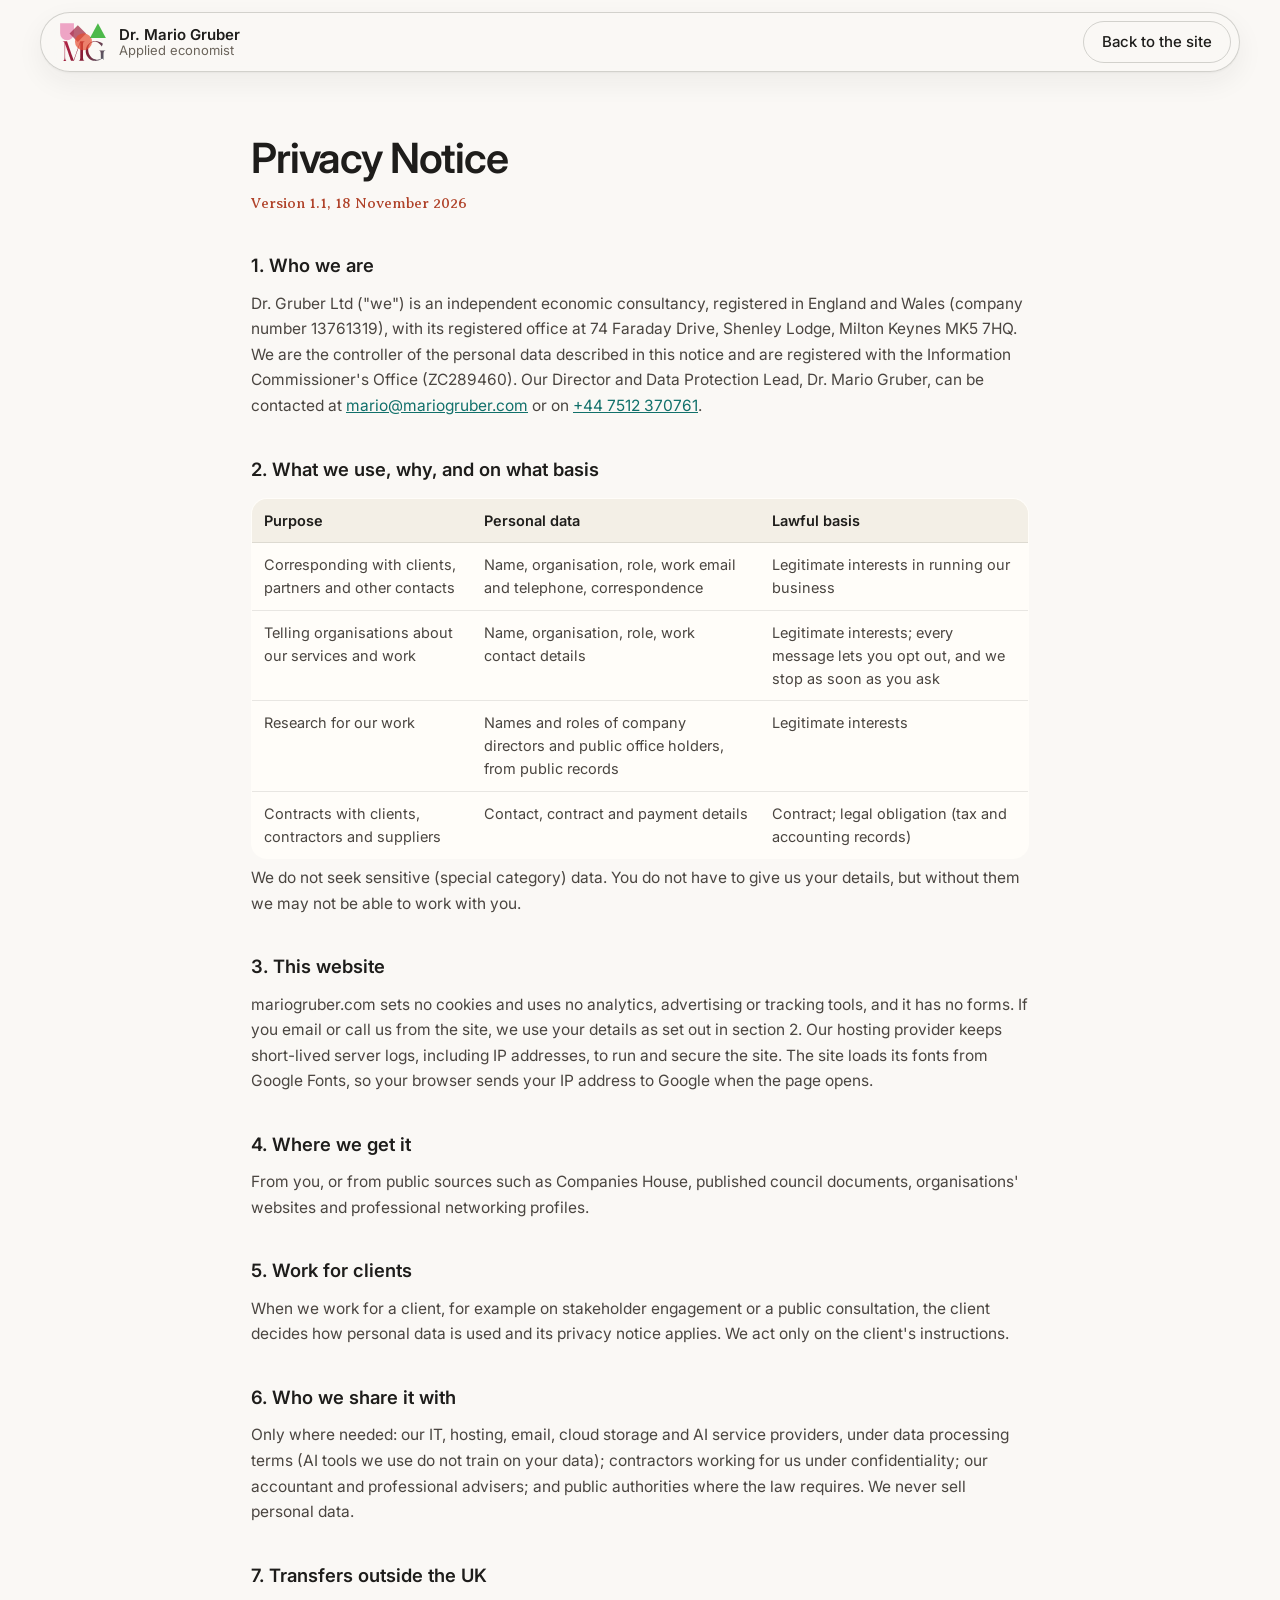
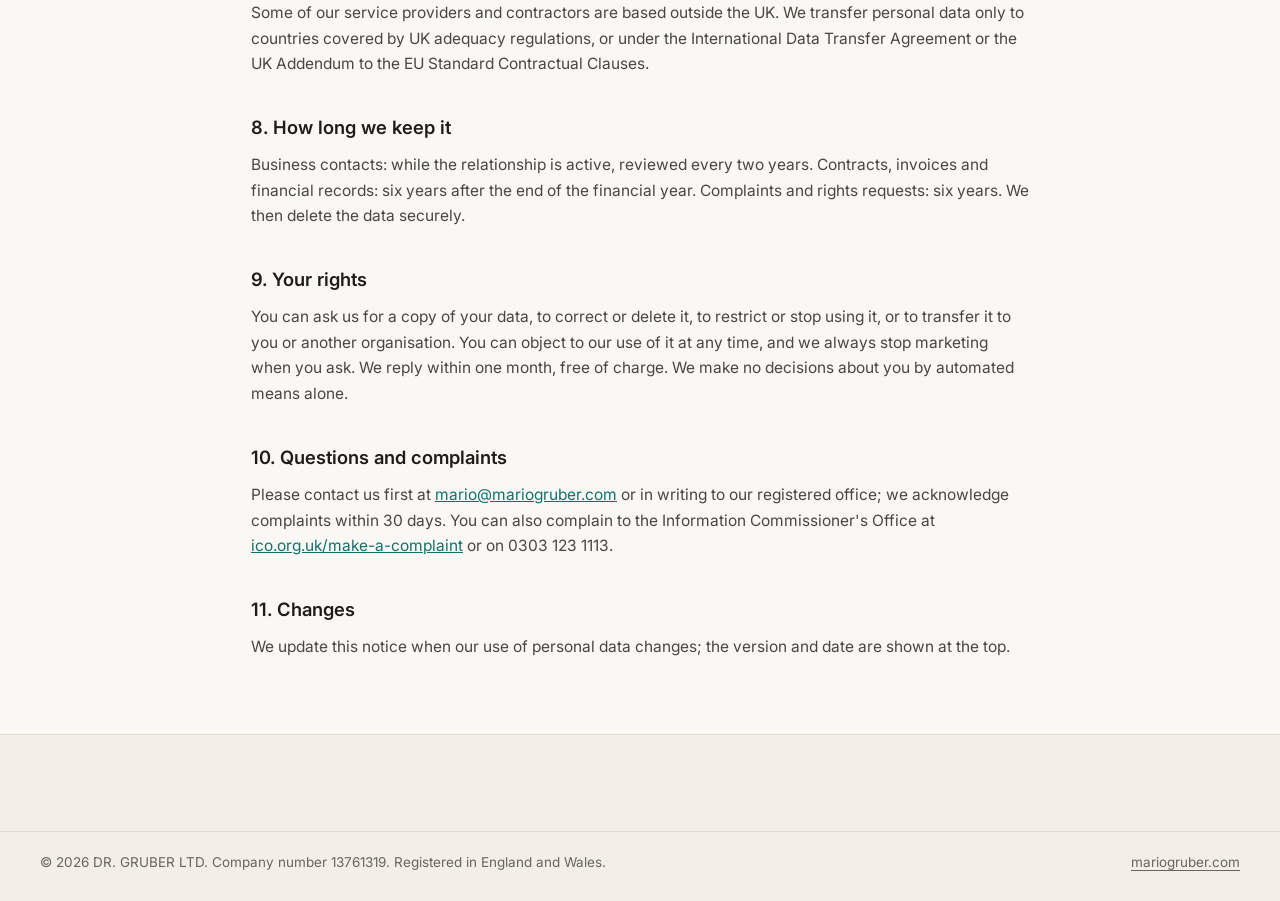
==== privacy.html @ 5a2593ff "Add files via upload" ====
<!DOCTYPE html>
<html lang="en-GB">
<head>
<meta charset="utf-8">
<meta name="viewport" content="width=device-width, initial-scale=1, viewport-fit=cover">
<title>Privacy Notice | Dr. Gruber Ltd</title>
<meta name="description" content="How Dr. Gruber Ltd uses personal data, including on mariogruber.com.">
<link rel="canonical" href="https://mariogruber.com/privacy">
<meta name="robots" content="index, follow">
<meta name="theme-color" content="#FAF8F5">
<link rel="icon" href="assets/favicon.svg" type="image/svg+xml">
<link rel="icon" href="assets/favicon-32.png" sizes="32x32" type="image/png">
<link rel="apple-touch-icon" href="assets/apple-touch-icon.png">
<link rel="preconnect" href="https://fonts.googleapis.com">
<link rel="preconnect" href="https://fonts.gstatic.com" crossorigin>
<link rel="stylesheet" href="https://fonts.googleapis.com/css2?family=Averia+Serif+Libre&family=Inter:wght@400;500;600&family=JetBrains+Mono:wght@400;500&display=swap">
<link rel="stylesheet" href="styles.css">
</head>
<body>
<header class="nav is-stuck">
  <div class="shell nav__in">
    <a class="brand" href="./" aria-label="Dr. Mario Gruber, home">
      <img class="brand__mark" src="assets/logo-mg.svg" alt="MG logo" width="60" height="50">
      <span class="brand__txt"><strong>Dr. Mario Gruber</strong><em>Applied economist</em></span>
    </a>
    <div class="nav__cta"><a class="btn btn--ghost" href="./">Back to the site</a></div>
  </div>
</header>
<main id="main">
<section class="sec">
  <div class="shell legal">
    <h1>Privacy Notice</h1>
    <p class="ver">Version 1.1, 18 November 2026</p>

    <h2>1. Who we are</h2>
    <p>Dr. Gruber Ltd ("we") is an independent economic consultancy, registered in England and Wales (company number 13761319), with its registered office at 74 Faraday Drive, Shenley Lodge, Milton Keynes MK5 7HQ. We are the controller of the personal data described in this notice and are registered with the Information Commissioner's Office (ZC289460). Our Director and Data Protection Lead, Dr. Mario Gruber, can be contacted at <a href="mailto:mario@mariogruber.com">mario@mariogruber.com</a> or on <a href="tel:+447512370761">+44 7512 370761</a>.</p>

    <h2>2. What we use, why, and on what basis</h2>
    <table>
      <thead><tr><th>Purpose</th><th>Personal data</th><th>Lawful basis</th></tr></thead>
      <tbody>
        <tr><td>Corresponding with clients, partners and other contacts</td><td>Name, organisation, role, work email and telephone, correspondence</td><td>Legitimate interests in running our business</td></tr>
        <tr><td>Telling organisations about our services and work</td><td>Name, organisation, role, work contact details</td><td>Legitimate interests; every message lets you opt out, and we stop as soon as you ask</td></tr>
        <tr><td>Research for our work</td><td>Names and roles of company directors and public office holders, from public records</td><td>Legitimate interests</td></tr>
        <tr><td>Contracts with clients, contractors and suppliers</td><td>Contact, contract and payment details</td><td>Contract; legal obligation (tax and accounting records)</td></tr>
      </tbody>
    </table>
    <p>We do not seek sensitive (special category) data. You do not have to give us your details, but without them we may not be able to work with you.</p>

    <h2>3. This website</h2>
    <p>mariogruber.com sets no cookies and uses no analytics, advertising or tracking tools, and it has no forms. If you email or call us from the site, we use your details as set out in section 2. Our hosting provider keeps short-lived server logs, including IP addresses, to run and secure the site. The site loads its fonts from Google Fonts, so your browser sends your IP address to Google when the page opens.</p>

    <h2>4. Where we get it</h2>
    <p>From you, or from public sources such as Companies House, published council documents, organisations' websites and professional networking profiles.</p>

    <h2>5. Work for clients</h2>
    <p>When we work for a client, for example on stakeholder engagement or a public consultation, the client decides how personal data is used and its privacy notice applies. We act only on the client's instructions.</p>

    <h2>6. Who we share it with</h2>
    <p>Only where needed: our IT, hosting, email, cloud storage and AI service providers, under data processing terms (AI tools we use do not train on your data); contractors working for us under confidentiality; our accountant and professional advisers; and public authorities where the law requires. We never sell personal data.</p>

    <h2>7. Transfers outside the UK</h2>
    <p>Some of our service providers and contractors are based outside the UK. We transfer personal data only to countries covered by UK adequacy regulations, or under the International Data Transfer Agreement or the UK Addendum to the EU Standard Contractual Clauses.</p>

    <h2>8. How long we keep it</h2>
    <p>Business contacts: while the relationship is active, reviewed every two years. Contracts, invoices and financial records: six years after the end of the financial year. Complaints and rights requests: six years. We then delete the data securely.</p>

    <h2>9. Your rights</h2>
    <p>You can ask us for a copy of your data, to correct or delete it, to restrict or stop using it, or to transfer it to you or another organisation. You can object to our use of it at any time, and we always stop marketing when you ask. We reply within one month, free of charge. We make no decisions about you by automated means alone.</p>

    <h2>10. Questions and complaints</h2>
    <p>Please contact us first at <a href="mailto:mario@mariogruber.com">mario@mariogruber.com</a> or in writing to our registered office; we acknowledge complaints within 30 days. You can also complain to the Information Commissioner's Office at <a href="https://ico.org.uk/make-a-complaint" rel="noopener">ico.org.uk/make-a-complaint</a> or on 0303 123 1113.</p>

    <h2>11. Changes</h2>
    <p>We update this notice when our use of personal data changes; the version and date are shown at the top.</p>
  </div>
</section>
</main>
<footer class="foot">
  <div class="shell foot__base"><p>&copy; 2026 DR. GRUBER LTD. Company number 13761319. Registered in England and Wales.</p><p><a class="u" href="./">mariogruber.com</a></p></div>
</footer>
</body>
</html>
---- styles.css ----
/* mariogruber.com - warm editorial design (v3, 20 Nov 2026)
   Warm off-white strips, Inter for text, Averia Serif Libre for section labels,
   multi-colour geometric accents with multiply overlaps. CSP-safe: no inline styles. */

:root {
  --bg: #FAF8F5;
  --cream: #F3EFE6;
  --sand: #EAE3D5;
  --paper: #FFFDF9;
  --tint-sage: #E9ECDB;
  --tint-blush: #F7E6DD;
  --tint-sky: #E3EDF0;
  --tint-lilac: #EEE8F1;
  --tint-amber: #F8ECD4;

  --ink: #1E1D1B;
  --ink-2: #262421;
  --body: #4A4540;
  --muted: #6B645B;
  --line: rgba(30, 29, 27, .10);
  --line-2: rgba(30, 29, 27, .18);

  --coral: #EE6A4D;   --coral-ink: #B0432A;
  --amber: #F4B23E;   --amber-ink: #8A5A0E;
  --olive: #A3B83A;   --olive-ink: #56661A;
  --teal: #2AA79B;    --teal-ink: #11706A;
  --sky: #5AAEE0;     --sky-ink: #1F6A97;
  --violet: #A26BD1;  --violet-ink: #73409E;

  --acc: var(--coral);
  --acc-ink: var(--coral-ink);
  --acc-soft: rgba(238, 106, 77, .26);

  --r-sm: 10px;
  --r-md: 16px;
  --r-lg: 20px;
  --shadow: 0 1px 2px rgba(30, 29, 27, .04), 0 10px 28px rgba(30, 29, 27, .06);
  --ease: cubic-bezier(.2, .7, .2, 1);
  --sec-y: clamp(48px, 5vw, 68px);
  --shell: 1280px;
  --gut: clamp(20px, 4vw, 40px);

  --font: 'Inter', system-ui, -apple-system, 'Segoe UI', Roboto, Arial, sans-serif;
  --serif: 'Averia Serif Libre', Georgia, 'Times New Roman', serif;
  --mono: 'JetBrains Mono', ui-monospace, SFMono-Regular, Menlo, monospace;
}

/* ---------- base ---------- */
*, *::before, *::after { box-sizing: border-box; }
html { -webkit-text-size-adjust: 100%; scroll-padding-top: 96px; }
@media (prefers-reduced-motion: no-preference) { html { scroll-behavior: smooth; } }
body {
  margin: 0; background: var(--bg); color: var(--body);
  font-family: var(--font); font-size: 17px; line-height: 1.6;
  -webkit-font-smoothing: antialiased; text-rendering: optimizeLegibility;
}
img, svg { display: block; max-width: 100%; }
a { color: inherit; }
h1, h2, h3 { color: var(--ink); margin: 0; font-weight: 600; }
p { margin: 0; }
ul, ol { margin: 0; padding: 0; list-style: none; }
em { font-style: normal; }
strong { font-weight: 600; color: var(--ink); }
:focus-visible { outline: 2px solid var(--teal-ink); outline-offset: 3px; border-radius: 6px; }

.shell { width: 100%; max-width: calc(var(--shell) + var(--gut) * 2); margin: 0 auto; padding: 0 var(--gut); }
.skip { position: absolute; left: -9999px; top: 8px; z-index: 100; background: var(--ink); color: var(--bg); padding: 10px 16px; border-radius: 10px; }
.skip:focus { left: 16px; }
.u { text-decoration: underline; text-decoration-thickness: 1px; text-underline-offset: 3px; }
a.u[href^="tel"] { white-space: nowrap; }

.progress { position: fixed; inset: 0 0 auto 0; height: 3px; z-index: 60; pointer-events: none; }
.progress span { display: block; height: 100%; width: 0; background: var(--coral); }

/* ---------- type ---------- */
.eyebrow {
  display: inline-flex; align-items: center; gap: 10px;
  font-family: var(--serif); font-weight: 400; font-size: 1.0625rem; line-height: 1.35;
  color: var(--acc-ink); letter-spacing: 0; margin-bottom: 16px;
}
.eyebrow::before {
  content: ""; flex: none; width: 12px; height: 12px; border-radius: 4px; background: var(--acc);
}
h1 { font-size: clamp(2.2rem, 1.2rem + 3vw, 3.55rem); line-height: 1.07; letter-spacing: -.028em; }
.h2, .statement { font-size: clamp(1.7rem, 1.15rem + 1.7vw, 2.5rem); line-height: 1.12; letter-spacing: -.022em; max-width: 34ch; }
.statement { max-width: 34ch; }
#built .statement, #findings .statement { max-width: 22ch; }
.h3 { font-size: 1.25rem; letter-spacing: -.01em; margin: 40px 0 16px; }
h3 { font-size: 1.125rem; line-height: 1.35; letter-spacing: -.008em; }
.lede { font-size: 1.125rem; line-height: 1.6; max-width: 72ch; margin-top: 16px; }
.lede--gap { margin-top: 28px; }
.band__sub { font-size: 1.0625rem; max-width: 64ch; margin-top: 16px; }
.hl {
  font-weight: 600; color: var(--ink);
  background-image: linear-gradient(transparent 62%, var(--acc-soft) 62%, var(--acc-soft) 92%, transparent 92%);
  -webkit-box-decoration-break: clone; box-decoration-break: clone;
}

/* ---------- buttons ---------- */
.btn {
  display: inline-flex; align-items: center; justify-content: center; gap: 8px;
  min-height: 48px; padding: 0 22px; border-radius: 999px;
  font: 500 15.5px/1.2 var(--font); text-decoration: none; text-align: center;
  border: 1.5px solid transparent;
  transition: background-color .2s var(--ease), color .2s var(--ease), border-color .2s var(--ease), transform .2s var(--ease);
}
.btn:active { transform: scale(.98); }
.btn--solid, .btn--glow { background: var(--ink); color: var(--bg); }
.btn--solid:hover, .btn--glow:hover { background: var(--coral-ink); }
.btn--line { border-color: var(--line-2); color: var(--ink); background: transparent; }
.btn--line:hover { background: var(--paper); border-color: var(--ink); }
.btn--lg { min-height: 56px; padding: 0 28px; font-size: 16px; }

/* ---------- nav ---------- */
.nav { position: sticky; top: 0; z-index: 50; padding: 12px var(--gut) 0; }
.nav__in {
  max-width: var(--shell); padding: 8px 8px 8px 18px;
  display: flex; align-items: center; gap: 12px;
  background: rgba(250, 248, 245, .86); border: 1px solid var(--line); border-radius: 999px;
  -webkit-backdrop-filter: saturate(1.2) blur(14px); backdrop-filter: saturate(1.2) blur(14px);
  transition: box-shadow .3s var(--ease), border-color .3s var(--ease);
}
.nav.is-stuck .nav__in { box-shadow: var(--shadow); border-color: var(--line-2); }
.brand { display: flex; align-items: center; gap: 12px; text-decoration: none; margin-right: auto; min-width: 0; }
.brand__mark { height: 40px; width: auto; flex: none; }
.brand__txt { display: flex; flex-direction: column; line-height: 1.15; }
.brand__txt strong { font-size: 15px; font-weight: 600; color: var(--ink); white-space: nowrap; }
.brand__txt em { font-size: 13px; color: var(--muted); }
.nav__links { display: flex; gap: 2px; }
.nav__links a { padding: 8px 14px; border-radius: 999px; font-size: 15px; font-weight: 500; text-decoration: none; color: var(--body); transition: background-color .2s var(--ease), color .2s var(--ease); }
.nav__links a:hover { background: var(--cream); color: var(--ink); }
.nav__cta .btn { min-height: 42px; padding: 0 18px; font-size: 15px; }
.burger { display: none; width: 44px; height: 44px; border-radius: 999px; border: 1px solid var(--line-2); background: var(--paper); cursor: pointer; position: relative; }
.burger span { position: absolute; left: 13px; right: 13px; height: 2px; border-radius: 2px; background: var(--ink); transition: transform .25s var(--ease), top .25s var(--ease); }
.burger span:first-child { top: 17px; }
.burger span:last-child { top: 25px; }
.burger[aria-expanded="true"] span:first-child { top: 21px; transform: rotate(45deg); }
.burger[aria-expanded="true"] span:last-child { top: 21px; transform: rotate(-45deg); }
.mobile { max-width: var(--shell); margin: 8px auto 0; padding: 10px; background: var(--paper); border: 1px solid var(--line); border-radius: var(--r-lg); box-shadow: var(--shadow); }
.mobile a { display: block; padding: 12px 14px; border-radius: 12px; text-decoration: none; font-weight: 500; color: var(--ink); }
.mobile a:hover { background: var(--cream); }
.mobile .btn { display: flex; margin-top: 8px; color: var(--bg); }

/* ---------- shapes (geometric accents) ---------- */
.shape { position: absolute; display: block; pointer-events: none; mix-blend-mode: multiply; aspect-ratio: 1; }
.shape--circle { border-radius: 50%; background: var(--coral); }
.shape--square { border-radius: 24%; background: var(--teal); }
.shape--ring { border-radius: 50%; border: 12px solid var(--amber); }
.shape--quarter { border-radius: 100% 0 0 0; background: var(--violet); }
.shape--dots { aspect-ratio: auto; mix-blend-mode: normal; background-image: radial-gradient(circle, var(--olive-ink) 2.2px, transparent 2.8px); background-size: 16px 16px; opacity: .6; }
svg .mb { mix-blend-mode: multiply; }

/* ---------- strips (section backgrounds) ---------- */
.sec, .band, .cta { padding: var(--sec-y) 0; position: relative; }
.hero { --acc: var(--coral); --acc-ink: var(--coral-ink); --acc-soft: rgba(238, 106, 77, .26); background: var(--bg); }
#find { --acc: var(--teal); --acc-ink: var(--teal-ink); --acc-soft: rgba(42, 167, 155, .24); background: var(--bg); }
#built { --acc: var(--amber); --acc-ink: var(--amber-ink); --acc-soft: rgba(244, 178, 62, .36); background: var(--sand); }
#commission { --acc: var(--violet); --acc-ink: var(--violet-ink); --acc-soft: rgba(162, 107, 209, .22); background: var(--bg); }
#adds { --acc: var(--olive); --acc-ink: var(--olive-ink); --acc-soft: rgba(163, 184, 58, .3); background: var(--tint-sage); }
#findings { --acc: var(--coral); --acc-ink: var(--coral-ink); --acc-soft: rgba(238, 106, 77, .26); background: var(--tint-blush); }
#proof { --acc: var(--sky); --acc-ink: var(--sky-ink); --acc-soft: rgba(90, 174, 224, .26); background: var(--bg); }
#about { --acc: var(--teal); --acc-ink: var(--teal-ink); --acc-soft: rgba(42, 167, 155, .24); background: var(--cream); }
#beyond { --acc: var(--sky); --acc-ink: var(--sky-ink); --acc-soft: rgba(90, 174, 224, .28); background: var(--tint-sky); }
#how { --acc: var(--amber); --acc-ink: var(--amber-ink); --acc-soft: rgba(244, 178, 62, .36); background: var(--bg); }
#faq { --acc: var(--violet); --acc-ink: var(--violet-ink); --acc-soft: rgba(162, 107, 209, .22); background: var(--tint-lilac); }
#contact { --acc: var(--coral); --acc-ink: var(--coral-ink); --acc-soft: rgba(238, 106, 77, .26); background: var(--sand); }
#how .eyebrow::before, #findings .eyebrow::before, #about .eyebrow::before { border-radius: 50%; }
#adds .eyebrow::before, #proof .eyebrow::before { border-radius: 2px 12px 2px 12px; }

/* ---------- hero ---------- */
.hero { padding: clamp(28px, 4vw, 56px) 0 clamp(40px, 5vw, 64px); }
.hero__in { display: grid; grid-template-columns: minmax(0, 1.14fr) minmax(0, .86fr); gap: clamp(32px, 4.5vw, 64px); align-items: center; }
.hero h1 { max-width: 22ch; }
.hero .grad {
  background-image: linear-gradient(transparent 64%, var(--acc-soft) 64%, var(--acc-soft) 94%, transparent 94%);
  -webkit-box-decoration-break: clone; box-decoration-break: clone;
}
.hero__sub { font-size: 1.0625rem; line-height: 1.62; margin-top: 22px; max-width: 62ch; }
.hero__sub--short { margin-top: 12px; }
.hero__btns { display: flex; flex-wrap: wrap; gap: 12px; margin-top: 28px; }
.hero__visual { position: relative; aspect-ratio: 1; width: 100%; max-width: 520px; justify-self: end; }
.hv__frame { position: absolute; inset: 7% 5% 6% 9%; border-radius: var(--r-lg); overflow: hidden; background: var(--sand); }
.hv__frame img { width: 100%; height: 100%; object-fit: cover; filter: saturate(.85) sepia(.12); }
.hv__s1 { width: 32%; top: 0; right: 0; opacity: .9; }
.hv__s2 { width: 25%; bottom: 0; left: 1%; opacity: .92; }
.hv__s3 { width: 20%; top: 36%; left: 0; border-width: 11px; }
.hv__s4 { width: 19%; bottom: 3%; right: 1%; opacity: .88; }
.hv__s5 { width: 26%; height: 16%; top: 1%; left: 16%; }
.stats { grid-column: 1 / -1; display: grid; grid-template-columns: repeat(3, minmax(0, 1fr)); gap: 12px; margin-top: 8px; }
.stats li { position: relative; background: var(--paper); border: 1px solid var(--line); border-radius: var(--r-md); padding: 20px 20px 18px; }
.stats li::before { content: ""; position: absolute; top: 20px; right: 20px; width: 12px; height: 12px; border-radius: 50%; background: var(--coral); }
.stats li:nth-child(2)::before { background: var(--teal); border-radius: 3px; }
.stats li:nth-child(3)::before { background: var(--violet); border-radius: 12px 0 0 0; }
.stats b { display: block; font-size: clamp(1.75rem, 1.3rem + 1vw, 2.2rem); font-weight: 600; letter-spacing: -.02em; color: var(--ink); font-variant-numeric: tabular-nums; line-height: 1.1; }
.stats b.stat-txt { font-size: clamp(1.25rem, 1rem + .6vw, 1.5rem); line-height: 1.47; }
.stats span { display: block; margin-top: 6px; font-size: 14.5px; line-height: 1.45; }

/* ---------- marquee ---------- */
.strip { background: var(--cream); border-block: 1px solid var(--line); padding: 22px 0; }
.marquee { overflow: hidden; -webkit-mask-image: linear-gradient(90deg, transparent, #000 8%, #000 92%, transparent); mask-image: linear-gradient(90deg, transparent, #000 8%, #000 92%, transparent); }
.marquee__track { display: flex; width: max-content; animation: marquee 44s linear infinite; }
.marquee:hover .marquee__track, .marquee:focus-within .marquee__track { animation-play-state: paused; }
.marquee__list { display: flex; align-items: center; gap: 64px; padding-right: 64px; flex: none; }
@keyframes marquee { to { transform: translateX(-50%); } }
.strip .lg { height: 36px; width: auto; opacity: .88; mix-blend-mode: multiply; transition: opacity .3s var(--ease); }
.strip .lg:hover { opacity: 1; }
.lg--lambeth { height: 30px; }
.strip .lg--mkcf { height: 52px; }
.strip .lg--city-of-london { height: 58px; }
.strip .lg--tpi { height: 44px; }
.strip .lg--barclays { height: 24px; }
.strip .lg--ore-catapult { height: 32px; }
.strip .lg--nmis { height: 36px; }

@media (min-width: 700px) {
  .strip .marquee { -webkit-mask-image: none; mask-image: none; }
  .strip .marquee__track { animation: none; width: 100%; }
  .strip .marquee__list { flex: 1; justify-content: space-evenly; gap: 40px; padding: 0 var(--gut); }
  .strip .marquee__list[aria-hidden="true"] { display: none; }
}

/* ---------- find: cards ---------- */
.cards { display: grid; gap: 20px; margin-top: 36px; }
.cards--3 { grid-template-columns: repeat(3, minmax(0, 1fr)); }
.card { position: relative; background: var(--paper); border: 1px solid var(--line); border-radius: var(--r-lg); padding: 12px 12px 26px; display: flex; flex-direction: column; transition: box-shadow .3s var(--ease), transform .3s var(--ease); }
.card:hover { box-shadow: var(--shadow); transform: translateY(-3px); }
.card__art { position: relative; aspect-ratio: 16 / 10; border-radius: 10px; overflow: hidden; background: var(--tint-sky); }
.card--amber .card__art { background: var(--tint-amber); }
.card__art svg { width: 100%; height: 100%; }
.card__art--photo img { width: 100%; height: 100%; object-fit: cover; filter: saturate(.85) sepia(.1); }
.ca1 { width: 30%; right: -7%; bottom: -12%; opacity: .92; }
.ca2 { width: 15%; top: 10%; left: 7%; background: var(--amber); opacity: .95; }
.card__no { display: block; font: 500 13px/1 var(--mono); color: var(--muted); margin: 20px 12px 8px; }
.card h3, .card p { padding: 0 12px; }
.card h3 { font-size: 1.1875rem; }
.card p { margin-top: 8px; font-size: 15.5px; }
.card--coral { --acc-soft: rgba(238, 106, 77, .26); }
.card--amber { --acc-soft: rgba(244, 178, 62, .38); }

/* ---------- built ---------- */
.band__in { display: grid; grid-template-columns: minmax(0, 1fr) minmax(0, 1fr); gap: clamp(28px, 4vw, 56px); align-items: center; }
.built__art { background: var(--bg); border: 1px solid var(--line); border-radius: var(--r-lg); padding: clamp(14px, 2vw, 24px); }
.flow { width: 100%; height: auto; }
.model { grid-column: 1 / -1; display: grid; grid-template-columns: repeat(3, minmax(0, 1fr)); gap: 16px; }
.model > div { background: var(--paper); border: 1px solid var(--line); border-radius: var(--r-md); padding: 20px 22px; }
.model .k { display: flex; align-items: center; gap: 10px; font-weight: 600; color: var(--ink); font-size: 1.0625rem; }
.model .k::before { content: ""; width: 14px; height: 14px; flex: none; border-radius: 50%; border: 4px solid var(--teal); }
.model > div:nth-child(2) .k::before { border-color: var(--violet); border-radius: 4px; }
.model > div:nth-child(3) .k::before { border-color: var(--olive); }
.model p { margin-top: 6px; font-size: 15px; }
.draw path, path.draw { transition: stroke-dashoffset 1.6s var(--ease) .25s; }
.js .reveal .draw path:not([stroke-dasharray]), .js .reveal path.draw:not([stroke-dasharray]) { stroke-dasharray: 1; stroke-dashoffset: 1; }
.js .reveal.in .draw path:not([stroke-dasharray]), .js .reveal.in path.draw:not([stroke-dasharray]) { stroke-dashoffset: 0; }

/* ---------- split layouts (sticky heading) ---------- */
.split { display: grid; grid-template-columns: minmax(0, .82fr) minmax(0, 1.5fr); gap: clamp(32px, 5vw, 72px); align-items: start; }
.split__head { position: sticky; top: 100px; }
.split__head .h2 { max-width: 16ch; }
.split__head .lede { font-size: 1.0625rem; }
.bloom-mark { height: 30px; width: auto; margin-top: 24px; }

/* head row: heading left, lede right */
#find .shell > .eyebrow, #find .shell > .h2 { grid-column: 1; }
@media (min-width: 941px) {
  #find .shell { display: grid; grid-template-columns: minmax(0, 1fr) minmax(0, 1fr); column-gap: 56px; }
  #find .shell > .eyebrow { grid-row: 1; justify-self: start; }
  #find .shell > .h2 { grid-row: 2; }
  #find .shell > .lede:not(.lede--gap) { grid-column: 2; grid-row: 1 / span 2; align-self: end; margin: 0; }
  #find .shell > .cards, #find .shell > .lede--gap { grid-column: 1 / -1; }
  #commission .split { display: block; }
  #commission .split__head { position: static; display: grid; grid-template-columns: minmax(0, 1fr) minmax(0, 1fr); column-gap: 56px; align-items: end; }
  #commission .split__head > .eyebrow { grid-column: 1; grid-row: 1; justify-self: start; }
  #commission .split__head > .h2 { grid-column: 1; grid-row: 2 / span 2; max-width: 22ch; align-self: start; }
  #commission .split__head > .lede { grid-column: 2; grid-row: 1 / span 2; margin: 0; }
  #commission .split__head > .bloom-mark { grid-column: 2; grid-row: 3; margin-top: 16px; }
  #commission .svc--offer { grid-template-columns: repeat(3, minmax(0, 1fr)); margin-top: 32px; }
  #how .shell { display: grid; grid-template-columns: minmax(0, .5fr) minmax(0, 2fr); column-gap: 48px; align-items: start; }
  #how .shell > .eyebrow { grid-column: 1; grid-row: 1; justify-self: start; }
  #how .shell > .h2 { grid-column: 1; grid-row: 2; }
  #how .steps { grid-column: 2; grid-row: 1 / span 3; margin-top: 0; }
}

/* commission cards */
.svc--offer { display: grid; grid-template-columns: repeat(2, minmax(0, 1fr)); gap: 16px; }
.svc--offer li { position: relative; display: flex; flex-direction: column; background: var(--paper); border: 1px solid var(--line); border-radius: var(--r-md); padding: 20px 20px 16px; transition: box-shadow .3s var(--ease), transform .3s var(--ease); }
.svc--offer li:hover { box-shadow: var(--shadow); transform: translateY(-2px); }
.svc--offer li::before { content: ""; width: 14px; height: 14px; border-radius: 50%; background: var(--coral); margin-bottom: 12px; }
.svc--offer li:nth-child(2)::before { background: var(--teal); border-radius: 4px; }
.svc--offer li:nth-child(3)::before { background: var(--amber); border-radius: 14px 2px 14px 2px; }
.svc--offer li:nth-child(4)::before { background: var(--sky); }
.svc--offer li:nth-child(5)::before { background: var(--olive); border-radius: 14px 0 0 0; }
.svc--offer li:nth-child(6)::before { background: var(--violet); border-radius: 4px; }
.svc--offer p { margin-top: 8px; font-size: 14.5px; line-height: 1.55; }
.svc--offer .meta { margin-top: auto; padding-top: 16px; display: flex; flex-wrap: wrap; align-items: center; gap: 8px 12px; font-size: 14px; color: var(--muted); }
.svc--offer .meta::before { content: ""; order: -2; display: none; }
.svc--offer .meta em { order: -1; font-weight: 600; color: var(--ink); font-size: 14.5px; background: var(--cream); border: 1px solid var(--line); border-radius: 999px; padding: 4px 12px; font-variant-numeric: tabular-nums; }
.svc--offer li > p { margin-bottom: 16px; }

/* ---------- adds ---------- */
.outcomes { display: grid; grid-template-columns: repeat(4, minmax(0, 1fr)); gap: 16px; margin-top: 36px; }
#adds .band__in { display: block; }
.outcomes > div { background: var(--paper); border: 1px solid var(--line); border-radius: var(--r-md); padding: 22px; }
.oc-ico { display: block; width: 40px; height: 40px; margin-bottom: 16px; }
.outcomes b { display: block; color: var(--ink); font-weight: 600; font-size: 1.0625rem; line-height: 1.35; }
.outcomes p { margin-top: 8px; font-size: 15px; }

/* ---------- findings ---------- */
.band--findings .band__in { grid-template-columns: minmax(0, 1fr) minmax(0, .9fr); }
.band__cta { margin-top: 28px; }
.findings__art { position: relative; aspect-ratio: 16 / 11; }
.findings__art img { position: absolute; inset: 6% 6% 6% 6%; width: 88%; height: 88%; object-fit: cover; border-radius: var(--r-lg); filter: saturate(.85) sepia(.1); }
.fa1 { width: 22%; top: 0; left: 0; opacity: .9; }
.fa2 { width: 20%; bottom: 0; right: 0; opacity: .88; }
.fa3 { width: 16%; top: 4%; right: 2%; border-width: 10px; }

/* ---------- proof ---------- */
.logos { display: grid; grid-template-columns: repeat(3, minmax(0, 1fr)); gap: 16px; margin-top: 36px; }
.logo { background: var(--paper); border: 1px solid var(--line); border-radius: var(--r-md); padding: 20px 20px 22px; display: flex; flex-direction: column; }
.logo__marks { display: flex; align-items: center; flex-wrap: wrap; gap: 8px 16px; min-height: 48px; margin-bottom: 12px; }
.logo__marks .lg { height: 34px; width: auto; }
.logo__marks .lg--mkcf { height: 46px; }
.logo__marks .lg--city-of-london { height: 52px; }
.logo__marks .lg--tpi { height: 42px; }
.logo__marks .lg--barclays { height: 18px; }
.logo__marks .lg--ore-catapult { height: 24px; }
.logo__marks .lg--nmis { height: 26px; }
.logo b { color: var(--ink); font-weight: 600; font-size: 1.0625rem; }
.logo span:not(.logo__marks) { display: block; margin-top: 6px; font-size: 14.5px; line-height: 1.5; }

.marquee--quotes { margin-top: 4px; padding: 4px 0 8px; }
.marquee--quotes .marquee__track { animation-duration: 70s; }
.marquee--quotes .marquee__list { align-items: stretch; gap: 20px; padding-right: 20px; }
.quote { flex: none; width: min(400px, 82vw); margin: 0; background: var(--paper); border: 1px solid var(--line); border-radius: var(--r-lg); padding: 24px; display: flex; flex-direction: column; }
.quote__logo { height: 28px; width: auto; margin-bottom: 18px; align-self: flex-start; }
.quote__logo.lg--mkcf { height: 40px; }
.quote blockquote { margin: 0; font-size: 1.125rem; line-height: 1.42; font-weight: 500; color: var(--ink); letter-spacing: -.01em; }
.quote p { margin-top: 12px; font-size: 14.5px; }
.quote figcaption { margin-top: auto; padding-top: 18px; }
.quote figcaption b { display: block; color: var(--ink); font-size: 15px; font-weight: 600; padding-top: 14px; border-top: 1px solid var(--line); }
.quote figcaption span { display: block; font-size: 13.5px; color: var(--muted); margin-top: 2px; }

/* ---------- about ---------- */
.about__art { margin-top: 28px; max-width: 280px; }
.about__art--logo { max-width: 300px; }
.about__art--logo img { width: 100%; height: auto; border-radius: var(--r-lg); border: 1px solid var(--line); background: #FFFFFF; padding: 32px; }
.about__ready .h3 { margin-top: 44px; }
.about__ready .ticks { grid-template-columns: repeat(5, minmax(0, 1fr)); }
@media (max-width: 1080px) { .about__ready .ticks { grid-template-columns: repeat(3, minmax(0, 1fr)); } }
@media (max-width: 720px) { .about__ready .ticks { grid-template-columns: 1fr; } }
.svc--timeline li { display: grid; grid-template-columns: 64px minmax(0, 1fr); column-gap: 20px; padding: 22px 0; border-top: 1px solid var(--line-2); }
.svc--timeline li:first-child { border-top: 0; padding-top: 4px; }
.tl__mark { grid-row: span 2; width: 64px; height: 64px; border-radius: var(--r-md); background: var(--paper); border: 1px solid var(--line); display: grid; place-items: center; overflow: hidden; }
.tl__mark img { max-width: 46px; max-height: 32px; width: auto; height: auto; }
.tl__mark .lg--logo-mg { max-width: 50px; max-height: 42px; }
.tl__mark .lg--kcl { max-width: 64px; max-height: 64px; width: 100%; height: 100%; object-fit: cover; }
.svc--timeline p { margin-top: 6px; font-size: 15.5px; }
.ticks { display: grid; gap: 10px; }
.ticks li { position: relative; background: var(--paper); border: 1px solid var(--line); border-radius: 12px; padding: 12px 14px 12px 44px; font-size: 15px; line-height: 1.45; }
.ticks li::before { content: ""; position: absolute; left: 14px; top: 14px; width: 18px; height: 18px; border-radius: 50%; background: var(--teal); }
.ticks li::after { content: ""; position: absolute; left: 20px; top: 17px; width: 5px; height: 9px; border: solid var(--paper); border-width: 0 2px 2px 0; transform: rotate(45deg); }

/* ---------- beyond ---------- */
.beyond { display: grid; grid-template-columns: minmax(0, .8fr) minmax(0, 2fr); gap: 20px; margin-top: 36px; }
.beyond .cards { margin-top: 0; }
.cards--2 { grid-template-columns: repeat(2, minmax(0, 1fr)); gap: 16px; }
.beyond__art { position: relative; border-radius: var(--r-lg); overflow: hidden; min-height: 320px; }
.beyond__art img { position: absolute; inset: 0; width: 100%; height: 100%; object-fit: cover; filter: saturate(.85) sepia(.1); }
.ba1 { width: 34%; left: -8%; bottom: -6%; background: var(--sky); opacity: .9; }
.ba2 { width: 22%; top: 6%; right: 8%; opacity: .9; }
.card--b { padding: 22px; }
.card--b h3, .card--b p { padding: 0; }
.card--b::before { content: ""; width: 14px; height: 14px; border-radius: 50%; background: var(--sky); margin-bottom: 14px; }
.card--b:nth-child(2)::before { background: var(--coral); border-radius: 4px; }
.card--b:nth-child(3)::before { background: var(--violet); border-radius: 14px 0 0 0; }
.card--b:nth-child(4)::before { background: var(--olive); border-radius: 14px 2px 14px 2px; }
.card--b p { font-size: 15px; }

/* ---------- how ---------- */
.steps { display: grid; grid-template-columns: repeat(3, minmax(0, 1fr)); gap: 24px; margin-top: 36px; counter-reset: none; }
.steps li { position: relative; background: var(--paper); border: 1px solid var(--line); border-radius: var(--r-lg); padding: 24px; }
.steps li > span { display: grid; place-items: center; width: 48px; height: 48px; border-radius: 50%; background: var(--coral); color: var(--ink); font: 500 15px/1 var(--mono); mix-blend-mode: multiply; }
.steps li:nth-child(2) > span { background: var(--amber); border-radius: 14px; }
.steps li:nth-child(3) > span { background: var(--teal); }
.steps li:not(:last-child)::after { content: ""; position: absolute; top: 47px; right: -25px; width: 26px; border-top: 2px dashed var(--line-2); }
.steps h3 { margin-top: 18px; }
.steps p { margin-top: 8px; font-size: 15px; }

/* ---------- faq ---------- */
.qa { background: var(--paper); border: 1px solid var(--line); border-radius: var(--r-md); margin-bottom: 10px; transition: border-color .2s var(--ease), box-shadow .2s var(--ease); }
.qa:hover { border-color: var(--line-2); }
.qa[open] { box-shadow: var(--shadow); }
.qa summary { list-style: none; display: flex; align-items: center; justify-content: space-between; gap: 16px; padding: 18px 20px; cursor: pointer; }
.qa summary::-webkit-details-marker { display: none; }
.qa summary h3 { font-size: 1.0625rem; font-weight: 500; }
.qa__icon { position: relative; flex: none; width: 30px; height: 30px; border-radius: 50%; background: var(--tint-lilac); transition: background-color .2s var(--ease), transform .3s var(--ease); }
.qa__icon::before, .qa__icon::after { content: ""; position: absolute; left: 50%; top: 50%; width: 12px; height: 2px; margin: -1px 0 0 -6px; border-radius: 2px; background: var(--violet-ink); transition: transform .3s var(--ease); }
.qa__icon::after { transform: rotate(90deg); }
.qa[open] .qa__icon { background: var(--violet); transform: rotate(180deg); }
.qa[open] .qa__icon::before, .qa[open] .qa__icon::after { background: var(--paper); }
.qa[open] .qa__icon::after { transform: rotate(0deg); }
.qa p { padding: 0 20px 20px; font-size: 15.5px; max-width: 70ch; }
.qa[open] p { animation: qa-in .35s var(--ease); }
@keyframes qa-in { from { opacity: 0; transform: translateY(-6px); } }

/* ---------- contact ---------- */
.cta { overflow: hidden; }
.cta__art { position: absolute; inset: 0; pointer-events: none; }
.cs1 { width: 300px; top: -110px; left: -90px; opacity: .9; }
.cs2 { width: 170px; bottom: -50px; right: 9%; opacity: .9; }
.cs3 { width: 150px; top: 18%; right: -40px; border-width: 18px; }
.cs4 { width: 130px; bottom: -14px; left: 14%; opacity: .85; }
.cs5 { width: 160px; height: 96px; bottom: 10%; right: 24%; }
.cta__in { position: relative; text-align: center; max-width: 860px; }
.cta h2 { font-size: clamp(1.75rem, 1.15rem + 1.9vw, 2.65rem); line-height: 1.14; letter-spacing: -.022em; }
.cta p { margin: 18px auto 0; max-width: 62ch; font-size: 1.0625rem; }
.cta__btns { display: flex; flex-wrap: wrap; justify-content: center; gap: 12px; margin-top: 28px; }
.cta .btn--line { background: rgba(255, 253, 249, .6); }

/* ---------- footer ---------- */
.foot { background: var(--cream); border-top: 1px solid var(--line); padding: 56px 0 28px; font-size: 14.5px; }
.foot__in { display: grid; grid-template-columns: minmax(0, 1.4fr) repeat(3, minmax(0, 1fr)); gap: 32px; }
.foot__brand .brand__mark { height: 76px; }
.foot__brand p { margin-top: 16px; max-width: 34ch; }
.foot__col h2 { font-size: 14px; font-weight: 600; color: var(--ink); margin-bottom: 12px; }
.foot__col a { display: block; padding: 4px 0; text-decoration: none; color: var(--body); }
.foot__col a:hover { color: var(--ink); text-decoration: underline; text-underline-offset: 3px; }
.small { font-size: 13.5px; line-height: 1.6; color: var(--muted); }
.foot__base { display: flex; flex-wrap: wrap; justify-content: space-between; gap: 8px 24px; margin-top: 40px; padding-top: 20px; border-top: 1px solid var(--line); font-size: 13.5px; color: var(--muted); }

/* ---------- privacy page ---------- */
.btn--ghost { border-color: var(--line-2); color: var(--ink); min-height: 42px; padding: 0 18px; font-size: 15px; white-space: nowrap; }
.btn--ghost:hover { background: var(--paper); border-color: var(--ink); }
.legal { max-width: 78ch; }
.legal h1 { font-size: clamp(1.9rem, 1.3rem + 2vw, 2.6rem); margin-bottom: 10px; }
.legal h2 { font-size: 1.15rem; margin: 36px 0 10px; }
.legal p, .legal li { font-size: 15.5px; line-height: 1.65; margin-bottom: 10px; }
.legal ul { list-style: disc; padding-left: 20px; }
.legal a { color: var(--teal-ink); }
.legal .ver { font-family: var(--serif); font-size: 15px; color: var(--coral-ink); margin-bottom: 28px; }
.legal table { width: 100%; border-collapse: collapse; margin: 14px 0 6px; font-size: 14.5px; background: var(--paper); border-radius: var(--r-md); overflow: hidden; border: 1px solid var(--line); }
.legal th, .legal td { text-align: left; vertical-align: top; padding: 10px 12px; border-bottom: 1px solid var(--line); }
.legal th { background: var(--cream); color: var(--ink); font-weight: 600; }
.legal tr:last-child td { border-bottom: 0; }
@media (max-width: 720px) { .legal table { display: block; overflow-x: auto; } }

/* ---------- reveal ---------- */
.js .reveal { opacity: 0; transform: translateY(16px); transition: opacity .6s var(--ease), transform .6s var(--ease); }
.js .reveal.in { opacity: 1; transform: none; }
.js .cards .reveal:nth-child(2), .js .outcomes .reveal:nth-child(2), .js .svc--offer .reveal:nth-child(2), .js .logos .reveal:nth-child(2), .js .steps .reveal:nth-child(2) { transition-delay: .07s; }
.js .cards .reveal:nth-child(3), .js .outcomes .reveal:nth-child(3), .js .svc--offer .reveal:nth-child(3), .js .logos .reveal:nth-child(3), .js .steps .reveal:nth-child(3) { transition-delay: .14s; }
.js .outcomes .reveal:nth-child(4), .js .svc--offer .reveal:nth-child(4), .js .logos .reveal:nth-child(4) { transition-delay: .21s; }

/* ---------- responsive ---------- */
@media (max-width: 1080px) {
  .nav__links a { padding: 8px 10px; font-size: 14.5px; }
  .outcomes { grid-template-columns: repeat(2, minmax(0, 1fr)); }
  .logos { grid-template-columns: repeat(2, minmax(0, 1fr)); }
}
@media (max-width: 940px) {
  .nav__links, #nav .nav__cta { display: none; }
  .burger { display: block; }
  .nav__in { padding: 6px 6px 6px 16px; }
  .hero__in { grid-template-columns: minmax(0, 1fr); }
  .hero__visual { justify-self: stretch; max-width: none; aspect-ratio: 16 / 9; }
  .hv__frame { inset: 6% 4% 5% 6%; }
  .hv__s1 { width: 20%; } .hv__s2 { width: 15%; } .hv__s3 { width: 12%; } .hv__s4 { width: 11%; } .hv__s5 { width: 16%; height: 14%; }
  .stats { grid-template-columns: repeat(2, minmax(0, 1fr)); }
  .stats li:nth-child(3) { grid-column: 1 / -1; }
  .band__in, .band--findings .band__in, .split { grid-template-columns: minmax(0, 1fr); }
  .split__head { position: static; }
  .split__head .h2, .h2, .statement { max-width: 30ch; }
  .about__art { display: none; }
  .beyond { grid-template-columns: minmax(0, 1fr); }
  .beyond__art { min-height: 0; aspect-ratio: 16 / 7; }
  .findings__art { max-width: 560px; aspect-ratio: 16 / 9; }
  .foot__in { grid-template-columns: repeat(2, minmax(0, 1fr)); }
}
@media (max-width: 720px) {
  body { font-size: 16px; }
  :root { --sec-y: 52px; }
  .brand__txt em { display: none; }
  .hero__sub { font-size: 1rem; }
  .hero__btns .btn { flex: 1 1 100%; }
  .stats { gap: 10px; }
  .stats li { padding: 16px; }
  .stats li::before { top: 16px; right: 16px; width: 10px; height: 10px; }
  .stats span { font-size: 13.5px; }

  .card:hover { transform: none; }
  .hero__visual { aspect-ratio: 2 / 1; }
  .card__art { aspect-ratio: 2 / 1; }
  /* how: sticky stacking cards (no extra scroll on a phone) */
  .steps li { position: sticky; top: 84px; box-shadow: 0 -8px 24px rgba(30, 29, 27, .05); }
  .steps li:nth-child(2) { top: 96px; }
  .steps li:nth-child(3) { top: 108px; }
  /* about: timeline as cards in a row */
  .svc--timeline li, .svc--timeline li:first-child { display: block; background: var(--paper); border: 1px solid var(--line); border-radius: var(--r-md); padding: 18px; }
  .svc--timeline .tl__mark { margin-bottom: 14px; }
  .about__ready .h3 { margin-top: 32px; }
  .ticks li { padding: 10px 12px 10px 40px; font-size: 14.5px; }
  .ticks li::before { left: 12px; top: 12px; }
  .ticks li::after { left: 18px; top: 15px; }
  .foot__in { grid-template-columns: repeat(2, minmax(0, 1fr)); gap: 24px 20px; }
  .foot__brand, .foot__in > .foot__col:last-child { grid-column: 1 / -1; }
  .foot__base { margin-top: 28px; }

  /* horizontal snap rows */
  [data-snap] { display: grid; grid-auto-flow: column; grid-auto-columns: 84%; grid-template-columns: none; gap: 12px; overflow-x: auto; scroll-snap-type: x mandatory; overscroll-behavior-x: contain; margin-inline: calc(var(--gut) * -1); padding: 0 var(--gut) 8px; scroll-padding-inline: var(--gut); scrollbar-width: none; }
  [data-snap]::-webkit-scrollbar { display: none; }
  [data-snap] > * { scroll-snap-align: start; }
  .outcomes { display: grid; grid-auto-flow: column; grid-auto-columns: 76%; grid-template-columns: none; gap: 12px; overflow-x: auto; scroll-snap-type: x mandatory; margin-inline: calc(var(--gut) * -1); padding: 0 var(--gut) 8px; scroll-padding-inline: var(--gut); scrollbar-width: none; }
  .outcomes::-webkit-scrollbar { display: none; }
  .outcomes > div { scroll-snap-align: start; }

  .model { grid-template-columns: 1fr; gap: 10px; }
  .model > div { padding: 16px 18px; }
  .built__art { padding: 10px; }
  .steps { grid-template-columns: 1fr; gap: 12px; }
  .steps li { display: grid; grid-template-columns: 48px minmax(0, 1fr); column-gap: 16px; padding: 18px; background: var(--paper); }
  .steps li > span { grid-row: span 2; }
  .steps h3 { margin-top: 2px; }
  .steps li:not(:last-child)::after { display: none; }
  .svc--timeline li { grid-template-columns: 48px minmax(0, 1fr); column-gap: 14px; padding: 16px 0; }
  .tl__mark { width: 48px; height: 48px; border-radius: 12px; }
  .tl__mark img { max-width: 36px; max-height: 26px; }
  .beyond__art { display: none; }
  .findings__art { display: none; }
  .qa summary { padding: 16px; }
  .qa p { padding: 0 16px 16px; }
  .cs1 { width: 160px; top: -110px; left: -80px; } .cs2 { width: 100px; } .cs3, .cs4, .cs5 { display: none; }
  .cta__btns .btn { flex: 1 1 100%; }
  .foot { padding-top: 40px; }
}

@media (max-width: 440px) {
  .brand { gap: 10px; }
  .brand__mark { height: 34px; }
  .btn--ghost { padding: 0 12px; font-size: 14px; min-height: 40px; }
}

@media (prefers-reduced-motion: reduce) {
  *, *::before, *::after { transition-duration: .01ms !important; animation-duration: .01ms !important; animation-iteration-count: 1 !important; }
  .marquee__track { animation: none; }
  .marquee { overflow-x: auto; -webkit-mask-image: none; mask-image: none; }
  .marquee__list[aria-hidden="true"] { display: none; }
  .js .reveal { opacity: 1; transform: none; }
}
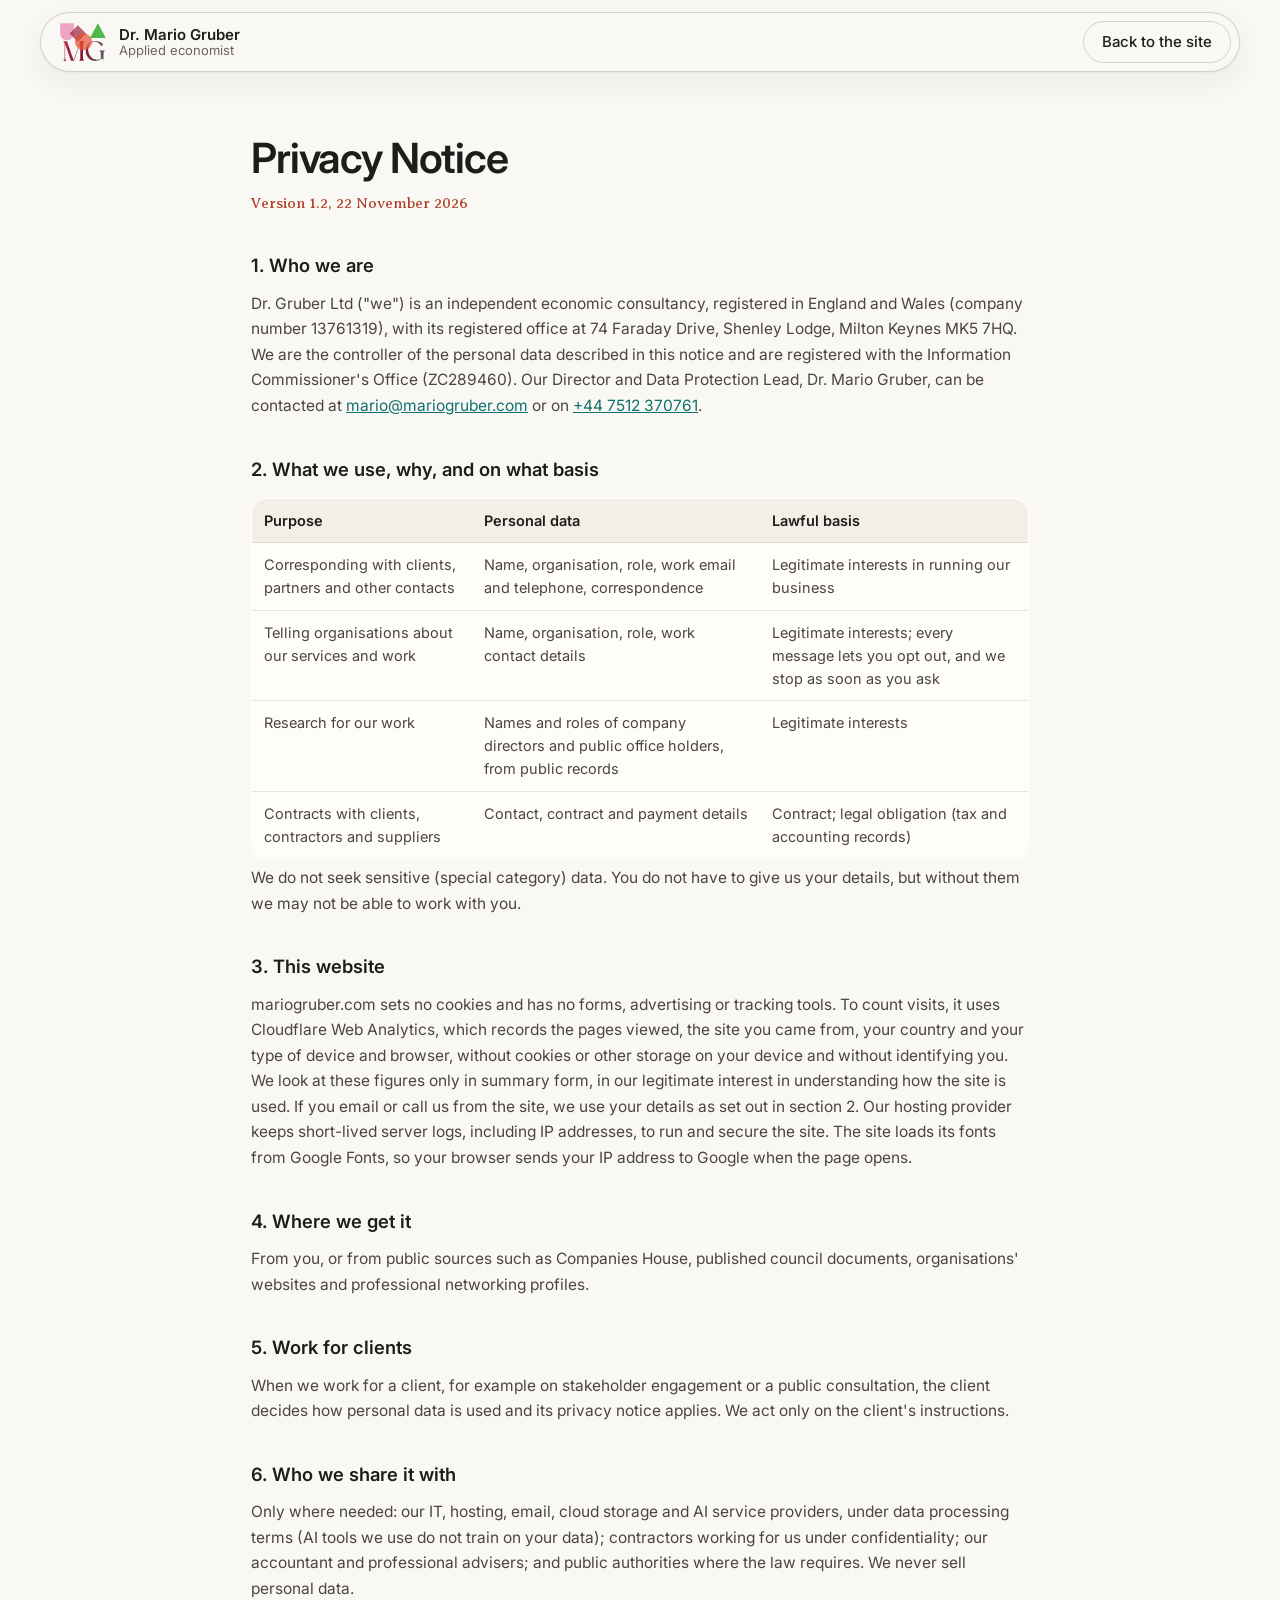
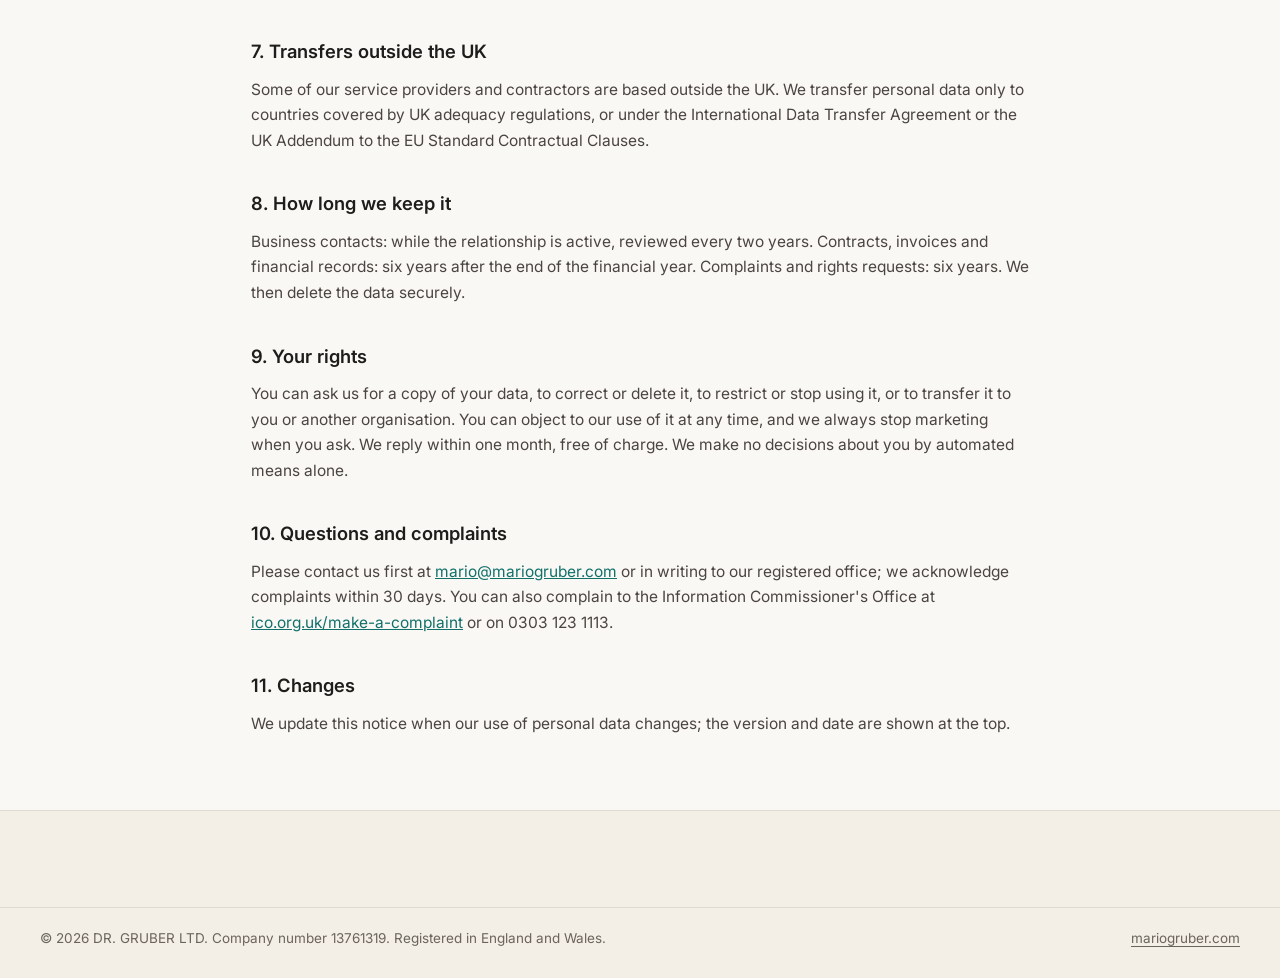
==== commit 8d88701a: "Add Cloudflare Web Analytics; update privacy notice (v1.2) and CSP" ====
--- a/privacy.html
+++ b/privacy.html
@@ -30,7 +30,7 @@
 <section class="sec">
   <div class="shell legal">
     <h1>Privacy Notice</h1>
-    <p class="ver">Version 1.1, 18 November 2026</p>
+    <p class="ver">Version 1.2, 22 November 2026</p>
 
     <h2>1. Who we are</h2>
     <p>Dr. Gruber Ltd ("we") is an independent economic consultancy, registered in England and Wales (company number 13761319), with its registered office at 74 Faraday Drive, Shenley Lodge, Milton Keynes MK5 7HQ. We are the controller of the personal data described in this notice and are registered with the Information Commissioner's Office (ZC289460). Our Director and Data Protection Lead, Dr. Mario Gruber, can be contacted at <a href="mailto:mario@mariogruber.com">mario@mariogruber.com</a> or on <a href="tel:+447512370761">+44 7512 370761</a>.</p>
@@ -48,7 +48,7 @@
     <p>We do not seek sensitive (special category) data. You do not have to give us your details, but without them we may not be able to work with you.</p>
 
     <h2>3. This website</h2>
-    <p>mariogruber.com sets no cookies and uses no analytics, advertising or tracking tools, and it has no forms. If you email or call us from the site, we use your details as set out in section 2. Our hosting provider keeps short-lived server logs, including IP addresses, to run and secure the site. The site loads its fonts from Google Fonts, so your browser sends your IP address to Google when the page opens.</p>
+    <p>mariogruber.com sets no cookies and has no forms, advertising or tracking tools. To count visits, it uses Cloudflare Web Analytics, which records the pages viewed, the site you came from, your country and your type of device and browser, without cookies or other storage on your device and without identifying you. We look at these figures only in summary form, in our legitimate interest in understanding how the site is used. If you email or call us from the site, we use your details as set out in section 2. Our hosting provider keeps short-lived server logs, including IP addresses, to run and secure the site. The site loads its fonts from Google Fonts, so your browser sends your IP address to Google when the page opens.</p>
 
     <h2>4. Where we get it</h2>
     <p>From you, or from public sources such as Companies House, published council documents, organisations' websites and professional networking profiles.</p>
@@ -79,5 +79,6 @@
 <footer class="foot">
   <div class="shell foot__base"><p>&copy; 2026 DR. GRUBER LTD. Company number 13761319. Registered in England and Wales.</p><p><a class="u" href="./">mariogruber.com</a></p></div>
 </footer>
+<!-- Cloudflare Web Analytics --><script type='module' src='https://static.cloudflareinsights.com/beacon.min.js' data-cf-beacon='{"token": "cc2fd2aaf9b54d2fb43a43424a4af2ae"}'></script><!-- End Cloudflare Web Analytics -->
 </body>
 </html>
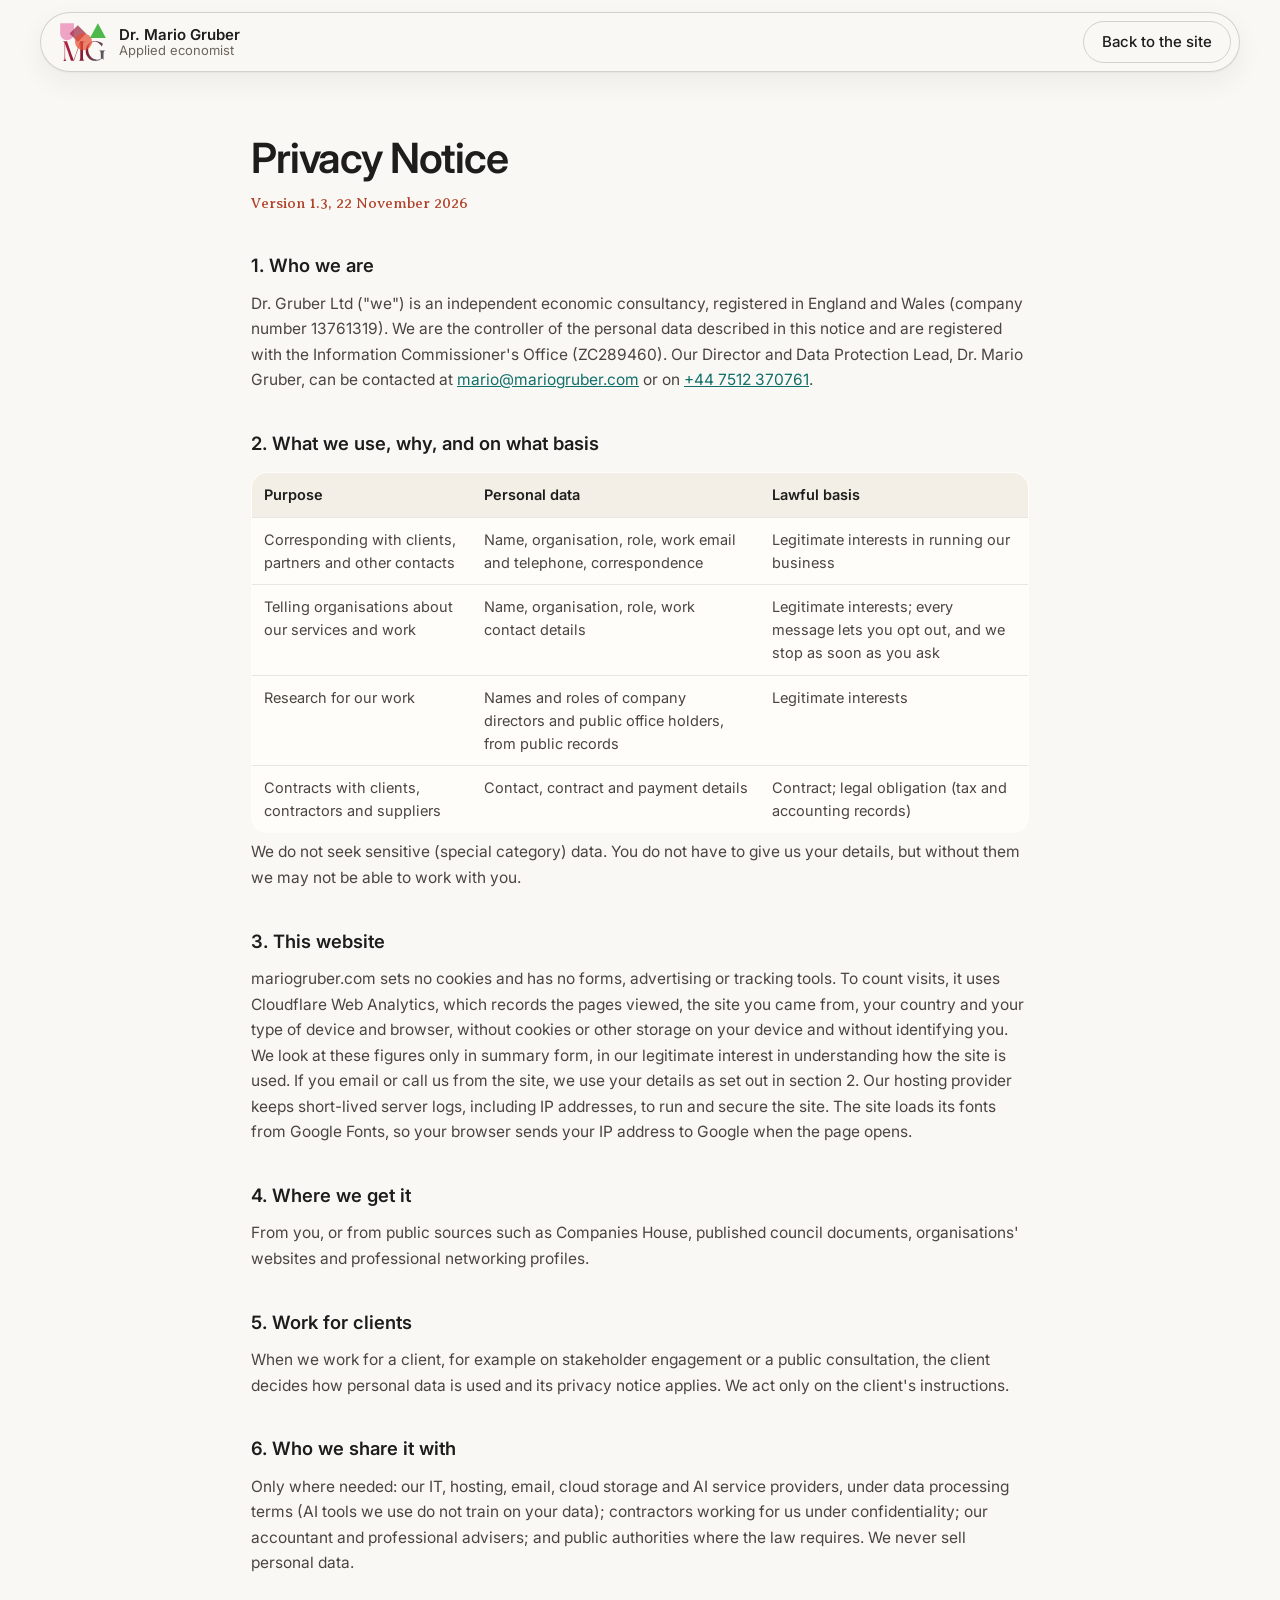
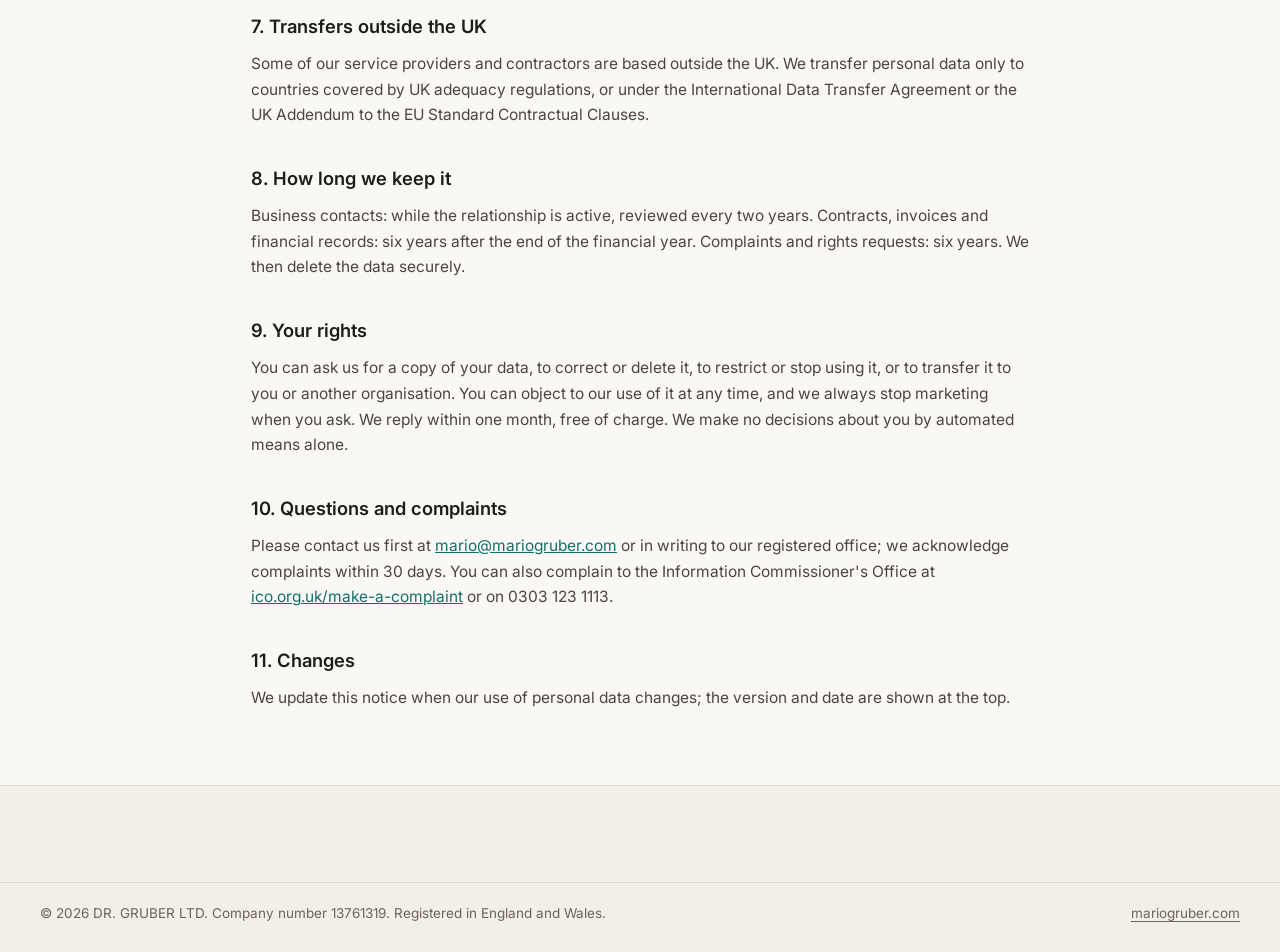
==== commit d36b040a: "Show the registered office only in the home page footer Remove the address from the search-engine st" ====
--- a/privacy.html
+++ b/privacy.html
@@ -30,10 +30,10 @@
 <section class="sec">
   <div class="shell legal">
     <h1>Privacy Notice</h1>
-    <p class="ver">Version 1.2, 22 November 2026</p>
+    <p class="ver">Version 1.3, 22 November 2026</p>
 
     <h2>1. Who we are</h2>
-    <p>Dr. Gruber Ltd ("we") is an independent economic consultancy, registered in England and Wales (company number 13761319), with its registered office at 74 Faraday Drive, Shenley Lodge, Milton Keynes MK5 7HQ. We are the controller of the personal data described in this notice and are registered with the Information Commissioner's Office (ZC289460). Our Director and Data Protection Lead, Dr. Mario Gruber, can be contacted at <a href="mailto:mario@mariogruber.com">mario@mariogruber.com</a> or on <a href="tel:+447512370761">+44 7512 370761</a>.</p>
+    <p>Dr. Gruber Ltd ("we") is an independent economic consultancy, registered in England and Wales (company number 13761319). We are the controller of the personal data described in this notice and are registered with the Information Commissioner's Office (ZC289460). Our Director and Data Protection Lead, Dr. Mario Gruber, can be contacted at <a href="mailto:mario@mariogruber.com">mario@mariogruber.com</a> or on <a href="tel:+447512370761">+44 7512 370761</a>.</p>
 
     <h2>2. What we use, why, and on what basis</h2>
     <table>
